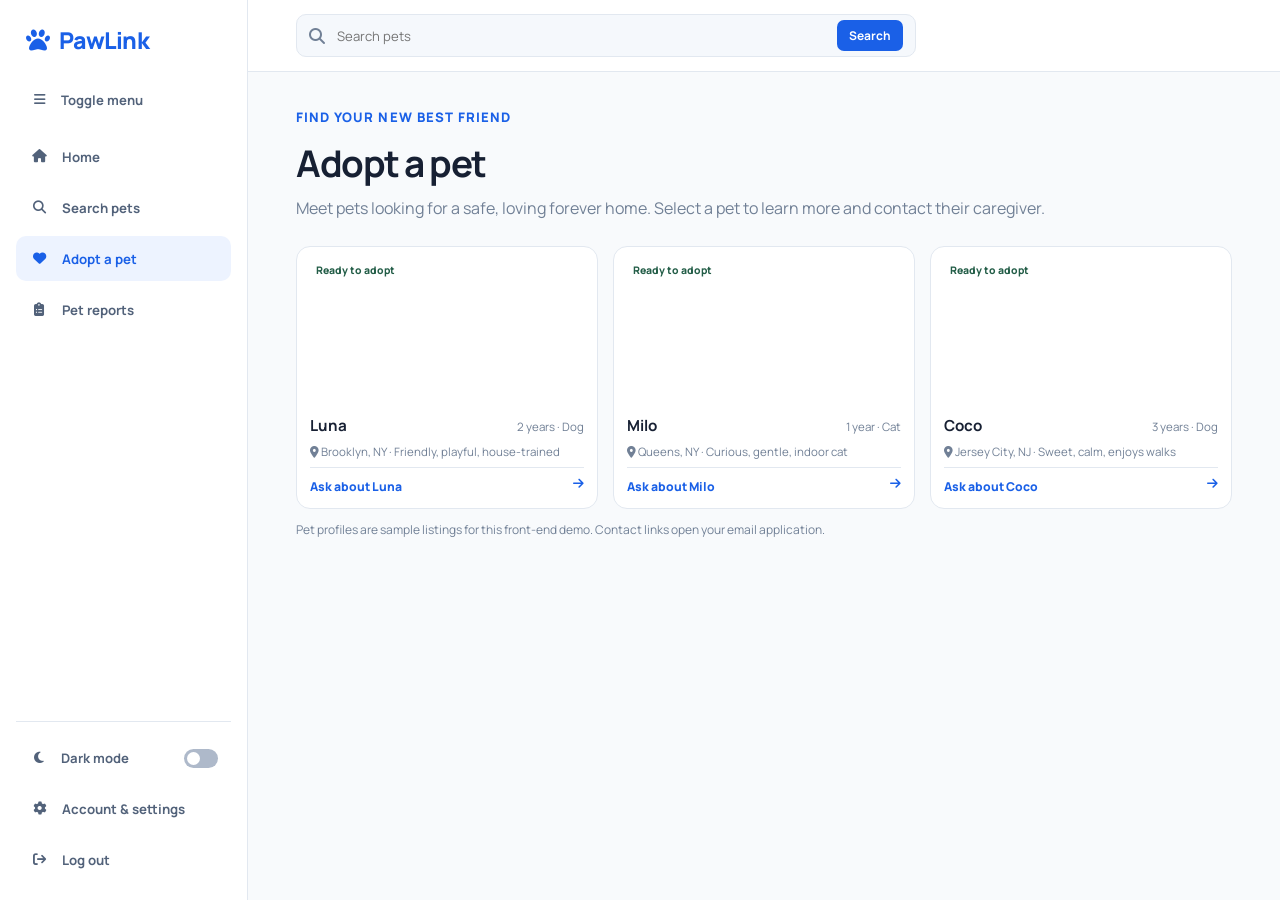
==== adopt.html @ 0e83df81 "Build CSS-only PawLink dashboard pages and accessible theme/sidebar toggles" ====
<!doctype html>
<html lang="en"><head><meta charset="utf-8"><meta name="viewport" content="width=device-width, initial-scale=1"><title>Adopt a pet | PawLink</title><link rel="preconnect" href="https://fonts.googleapis.com"><link rel="preconnect" href="https://fonts.gstatic.com" crossorigin><link href="https://fonts.googleapis.com/css2?family=Manrope:wght@400;500;600;700;800&display=swap" rel="stylesheet"><link rel="stylesheet" href="https://cdnjs.cloudflare.com/ajax/libs/font-awesome/6.5.2/css/all.min.css"><link rel="stylesheet" href="style.css"><link rel="stylesheet" href="dashboard.css"></head>
<body><div class="app-shell"><input class="sidebar-toggle" type="checkbox" id="sidebar-toggle"><input class="theme-toggle" type="checkbox" id="theme-toggle"><aside class="sidebar"><a class="brand sidebar-brand" href="dashboard.html"><i class="fa-solid fa-paw"></i><span>PawLink</span></a><label class="sidebar-control" for="sidebar-toggle"><i class="fa-solid fa-bars"></i><span>Toggle menu</span></label><nav class="side-nav" aria-label="Main navigation"><a class="nav-link" href="dashboard.html"><i class="fa-solid fa-house"></i><span>Home</span></a><a class="nav-link" href="search.html"><i class="fa-solid fa-magnifying-glass"></i><span>Search pets</span></a><a class="nav-link active" href="adopt.html"><i class="fa-solid fa-heart"></i><span>Adopt a pet</span></a><a class="nav-link" href="reports.html"><i class="fa-solid fa-clipboard-list"></i><span>Pet reports</span></a></nav><div class="sidebar-bottom"><label class="theme-control" for="theme-toggle"><i class="fa-solid fa-moon"></i><span>Dark mode</span><span class="switch-track" aria-hidden="true"></span></label><a class="nav-link" href="settings.html"><i class="fa-solid fa-gear"></i><span>Account &amp; settings</span></a><a class="nav-link" href="index.html"><i class="fa-solid fa-arrow-right-from-bracket"></i><span>Log out</span></a></div></aside><main class="dashboard-main"><header class="topbar"><a class="brand mobile-brand" href="dashboard.html"><i class="fa-solid fa-paw"></i><span>PawLink</span></a><form class="topbar-search" action="search.html"><i class="fa-solid fa-magnifying-glass"></i><input type="search" name="q" placeholder="Search pets" aria-label="Search pets"><button>Search</button></form></header><div class="dashboard-content"><section class="page-intro"><p class="eyebrow">FIND YOUR NEW BEST FRIEND</p><h1>Adopt a pet</h1><p>Meet pets looking for a safe, loving forever home. Select a pet to learn more and contact their caregiver.</p></section><div class="pet-grid"><article class="pet-card"><div class="pet-photo photo-luna" role="img" aria-label="Golden retriever Luna"><span class="pet-badge">Ready to adopt</span></div><div class="pet-info"><div class="pet-title"><h3>Luna</h3><span>2 years · Dog</span></div><p><i class="fa-solid fa-location-dot"></i> Brooklyn, NY · Friendly, playful, house-trained</p><a class="pet-cta" href="mailto:hello@pawlink.example?subject=Interested%20in%20Luna">Ask about Luna <i class="fa-solid fa-arrow-right"></i></a></div></article><article class="pet-card"><div class="pet-photo photo-milo" role="img" aria-label="Tabby cat Milo"><span class="pet-badge">Ready to adopt</span></div><div class="pet-info"><div class="pet-title"><h3>Milo</h3><span>1 year · Cat</span></div><p><i class="fa-solid fa-location-dot"></i> Queens, NY · Curious, gentle, indoor cat</p><a class="pet-cta" href="mailto:hello@pawlink.example?subject=Interested%20in%20Milo">Ask about Milo <i class="fa-solid fa-arrow-right"></i></a></div></article><article class="pet-card"><div class="pet-photo photo-coco" role="img" aria-label="Beagle Coco"><span class="pet-badge">Ready to adopt</span></div><div class="pet-info"><div class="pet-title"><h3>Coco</h3><span>3 years · Dog</span></div><p><i class="fa-solid fa-location-dot"></i> Jersey City, NJ · Sweet, calm, enjoys walks</p><a class="pet-cta" href="mailto:hello@pawlink.example?subject=Interested%20in%20Coco">Ask about Coco <i class="fa-solid fa-arrow-right"></i></a></div></article></div><p class="form-note">Pet profiles are sample listings for this front-end demo. Contact links open your email application.</p></div></main></div></body></html>
---- style.css ----
/* PawLink — responsive styles using a modern, friendly typeface */
:root {
  color-scheme: light;
  --blue: #1a60e7;
  --blue-dark: #1557d0;
  --backdrop: #f8fafc;
  --ink: #172033;
  --muted: #718096;
  --line: #e2e8f0;
  --card: #ffffff;
  font-family: "Manrope", Inter, ui-sans-serif, system-ui, -apple-system, BlinkMacSystemFont, "Segoe UI", sans-serif;
}

* { box-sizing: border-box; }
html, body { min-height: 100%; }

body {
  margin: 0;
  background: var(--backdrop);
  color: var(--ink);
  font-family: "Manrope", Inter, ui-sans-serif, system-ui, -apple-system, BlinkMacSystemFont, "Segoe UI", sans-serif;
  -webkit-font-smoothing: antialiased;
  text-rendering: optimizeLegibility;
}

button, input, select { font: inherit; }
a { color: inherit; }

.container {
  position: relative;
  width: 100%;
  min-height: 100vh;
  min-height: 100dvh;
  margin: 0 auto;
  overflow: hidden;
  background: var(--backdrop);
}

/* Landing page */
.landing-container { display: flex; flex-direction: column; }
.hero {
  position: relative;
  flex: 0 0 40vh;
  min-height: 270px;
  max-height: 390px;
  overflow: hidden;
  background: #52718d;
}
.hero-image {
  position: absolute;
  inset: 0;
  background-image: url("https://images.unsplash.com/photo-1552053831-71594a27632d?auto=format&fit=crop&w=1600&q=85");
  background-position: center 43%;
  background-size: cover;
  transform: scale(1.02);
}
.hero-shade {
  position: absolute;
  inset: 0;
  background: linear-gradient(180deg, rgba(10, 25, 45, .35), transparent 62%, rgba(10, 25, 45, .12));
}
.brand {
  display: inline-flex;
  align-items: center;
  gap: 10px;
  color: var(--blue);
  font-size: 1.65rem;
  font-weight: 800;
  letter-spacing: -.04em;
  text-decoration: none;
}
.brand i { font-size: 1.7rem; }
.brand-on-hero { position: absolute; z-index: 2; top: 28px; left: 26px; color: #fff; }
.hero-wave {
  position: absolute;
  z-index: 1;
  right: 0;
  bottom: -1px;
  left: 0;
  display: block;
  width: 100%;
  height: 74px;
}
.landing-content {
  display: flex;
  flex: 1;
  flex-direction: column;
  align-items: center;
  padding: 9px 28px 28px;
  text-align: center;
}
.welcome-mark {
  display: grid;
  width: 44px;
  height: 44px;
  margin: -4px 0 10px;
  place-items: center;
  border-radius: 50%;
  background: #eaf1ff;
  color: var(--blue);
  font-size: 1.1rem;
}
.eyebrow { margin: 0 0 8px; color: var(--blue); font-size: .82rem; font-weight: 800; letter-spacing: .08em; text-transform: uppercase; }
.landing-content h1 { margin: 0; color: #172033; font-size: clamp(2rem, 8vw, 2.55rem); font-weight: 800; line-height: 1.12; letter-spacing: -.045em; }
.landing-subtitle { max-width: 380px; margin: 13px 0 22px; color: var(--muted); font-size: 1rem; line-height: 1.65; }
.landing-actions { display: grid; width: 100%; max-width: 360px; gap: 12px; }

.button {
  display: inline-flex;
  min-height: 52px;
  align-items: center;
  justify-content: center;
  gap: 10px;
  padding: 0 20px;
  border: 1px solid transparent;
  border-radius: 12px;
  cursor: pointer;
  font-size: .96rem;
  font-weight: 700;
  text-align: center;
  text-decoration: none;
  transition: background-color .2s ease, color .2s ease, border-color .2s ease, box-shadow .2s ease, transform .2s ease;
}
.button:hover { transform: translateY(-1px); }
.button:focus-visible, a:focus-visible, input:focus-visible, select:focus-visible { outline: 3px solid rgba(26, 96, 231, .28); outline-offset: 3px; }
.button-primary { background: var(--blue); color: #fff; box-shadow: 0 7px 16px rgba(26, 96, 231, .18); }
.button-primary:hover { background: var(--blue-dark); }
.button-outline { border-color: #cbd5e1; background: transparent; color: var(--blue); }
.button-outline:hover { border-color: var(--blue); background: #eef4ff; }
.community-note { margin: auto 0 0; padding-top: 20px; color: #8290a3; font-size: .78rem; }
.community-note i { margin-right: 5px; color: #e77991; }

/* Login page */
.login-container { padding: 30px 26px 26px; }
.login-brand { margin-bottom: 48px; }
.login-content { width: 100%; max-width: 360px; margin: 0 auto; }
.login-heading { margin-bottom: 30px; }
.login-heading h1 { margin: 0 0 8px; font-size: 2rem; font-weight: 800; letter-spacing: -.04em; }
.login-heading p { margin: 0; color: var(--muted); font-size: 1rem; }
.login-form { display: flex; flex-direction: column; }
.login-form label { margin-bottom: 9px; font-size: .9rem; font-weight: 700; }
.login-form input,
.register-form input,
.register-form select {
  width: 100%;
  height: 52px;
  padding: 0 15px;
  border: 1px solid #d9e0ea;
  border-radius: 10px;
  background: var(--card);
  color: var(--ink);
  font-size: .92rem;
  transition: border-color .2s ease, box-shadow .2s ease;
}
.login-form input { margin-bottom: 21px; }
.login-form input::placeholder,
.register-form input::placeholder { color: #a0a9b6; }
.login-form input:focus,
.register-form input:focus,
.register-form select:focus { border-color: var(--blue); box-shadow: 0 0 0 3px rgba(26, 96, 231, .1); outline: none; }
.password-label-row { display: flex; align-items: baseline; justify-content: space-between; gap: 10px; }
.password-label-row label { margin-bottom: 9px; }
.text-link { color: var(--blue); font-size: .84rem; font-weight: 700; text-decoration: none; }
.text-link:hover { color: var(--blue-dark); text-decoration: underline; }
.submit-button { width: 100%; margin-top: 2px; }
.divider { display: flex; align-items: center; gap: 14px; margin: 23px 0; color: #9aa4b2; font-size: .85rem; }
.divider::before, .divider::after { height: 1px; flex: 1; background: var(--line); content: ""; }
.social-buttons { display: grid; gap: 12px; }
.social-button { width: 100%; border-color: #d9e0ea; background: var(--card); color: #273248; font-size: .9rem; }
.social-button:hover { border-color: #aebbd0; background: #fdfefe; }
.google-icon { color: #4285f4; font-size: 1.1rem; }
.facebook-icon { color: #1877f2; font-size: 1rem; }
.signup-prompt { margin: 29px 0 0; color: var(--muted); font-size: .9rem; text-align: center; }
.signup-prompt .text-link { margin-left: 3px; font-size: inherit; }

/* Registration page */
.register-container { padding: 26px 24px 30px; }
.register-brand { margin-bottom: 24px; }
.register-content { width: 100%; max-width: 620px; margin: 0 auto; }
.register-heading { margin-bottom: 22px; }
.register-heading .eyebrow { margin-bottom: 8px; }
.register-heading h1 { margin: 0 0 8px; font-size: clamp(1.8rem, 7vw, 2.25rem); font-weight: 800; letter-spacing: -.045em; }
.register-heading > p:last-child { margin: 0; color: var(--muted); font-size: .95rem; line-height: 1.55; }
.register-form { display: grid; grid-template-columns: 1fr; gap: 15px; }
.form-field { display: flex; min-width: 0; flex-direction: column; gap: 7px; }
.form-field label { font-size: .86rem; font-weight: 700; }
.form-field input, .form-field select { height: 48px; }
.form-field select { color: #64748b; }
.form-field select:valid { color: var(--ink); }
.optional { color: #94a3b8; font-size: .78rem; font-weight: 500; }
.field-hint { margin-top: -2px; color: var(--muted); font-size: .76rem; }
.form-field-full { grid-column: 1 / -1; }
.register-form .submit-button { margin-top: 5px; }
.register-prompt { margin-top: 20px; }
.privacy-note { margin: 18px 0 0; color: #8a97a8; font-size: .76rem; text-align: center; }
.privacy-note i { margin-right: 5px; color: var(--blue); }

@media (max-height: 720px) and (max-width: 767px) {
  .login-container { padding-top: 20px; }
  .login-brand { margin-bottom: 28px; }
  .login-heading { margin-bottom: 22px; }
  .login-form input { margin-bottom: 15px; }
}

/* Desktop and tablet: responsive page layouts rather than a phone mockup. */
@media (min-width: 768px) {
  body { min-height: 100vh; background: #e2e8f0; }
  .container { width: 100%; min-height: 100vh; min-height: 100dvh; height: auto; border: 0; border-radius: 0; box-shadow: none; }
  .landing-container { display: grid; grid-template-columns: minmax(0, 1fr) minmax(0, 1fr); min-height: 100vh; min-height: 100dvh; background: #fff; }
  .hero { grid-column: 1; grid-row: 1; min-height: 100vh; min-height: 100dvh; max-height: none; }
  .hero-image { background-position: center; }
  .brand-on-hero { top: 42px; left: 48px; font-size: 2rem; }
  .hero-wave { display: none; }
  .landing-content { grid-column: 2; grid-row: 1; align-items: flex-start; justify-content: center; padding: 70px clamp(42px, 7vw, 110px); text-align: left; }
  .welcome-mark { width: 54px; height: 54px; margin: 0 0 24px; font-size: 1.3rem; }
  .eyebrow { margin-bottom: 12px; }
  .landing-content h1 { max-width: 560px; font-size: clamp(2.8rem, 4.5vw, 4.4rem); }
  .landing-subtitle { max-width: 510px; margin: 22px 0 32px; font-size: 1.12rem; }
  .landing-actions { grid-template-columns: 1fr 1fr; max-width: 460px; }
  .community-note { margin: 44px 0 0; padding: 0; }

  .login-container {
    display: flex;
    min-height: 100vh;
    min-height: 100dvh;
    flex-direction: column;
    justify-content: center;
    width: min(540px, calc(100% - 48px));
    margin: 48px auto;
    padding: 46px 58px;
    border: 1px solid #e8edf4;
    border-radius: 24px;
    background: #fff;
    box-shadow: 0 24px 70px rgba(31, 51, 82, .12);
  }
  .login-brand { margin: 0 auto 42px; }
  .login-content { max-width: 100%; }

  .register-container {
    min-height: 100vh;
    min-height: 100dvh;
    padding: 32px 48px 42px;
    background: radial-gradient(circle at 8% 10%, #eaf1ff 0, transparent 28%), var(--backdrop);
  }
  .register-brand { margin-bottom: 20px; }
  .register-content {
    max-width: 760px;
    padding: 38px 48px 34px;
    border: 1px solid #e8edf4;
    border-radius: 22px;
    background: #fff;
    box-shadow: 0 20px 60px rgba(31, 51, 82, .09);
  }
  .register-heading { margin-bottom: 28px; }
  .register-form { grid-template-columns: repeat(2, minmax(0, 1fr)); gap: 18px 16px; }
}

@media (min-width: 1200px) {
  .landing-container { grid-template-columns: minmax(0, 1.05fr) minmax(0, .95fr); }
  .hero-image { background-position: center 45%; }
  .landing-content { padding-right: clamp(80px, 10vw, 180px); padding-left: clamp(60px, 8vw, 140px); }
}

@media (prefers-reduced-motion: reduce) {
  *, *::before, *::after { scroll-behavior: auto !important; transition-duration: .01ms !important; }
}
---- dashboard.css ----
/* PawLink dashboard pages — HTML/CSS interactions only. */
[hidden] { display:none !important; }
.app-shell { --surface:#fff; --surface-soft:#f5f8fc; --ink-soft:#52627a; --accent-soft:#edf3ff; --shadow:0 12px 32px rgba(31,51,82,.07); min-height:100vh; background:var(--backdrop); color:var(--ink); }
.sidebar-toggle,.theme-toggle { position:absolute; width:1px; height:1px; overflow:hidden; clip:rect(0,0,0,0); white-space:nowrap; }
.sidebar { position:fixed; z-index:5; inset:0 auto 0 0; display:flex; width:248px; flex-direction:column; padding:24px 16px 18px; border-right:1px solid var(--line); background:var(--card); transition:width .2s ease; }
.sidebar-brand { margin:0 0 22px 10px; font-size:1.45rem; }.sidebar-brand i{font-size:1.5rem}
.sidebar-control,.theme-control { display:flex; min-height:44px; align-items:center; gap:12px; padding:0 13px; border-radius:10px; color:var(--ink-soft); cursor:pointer; font-size:.82rem; font-weight:700; }
.sidebar-control:hover,.theme-control:hover { background:var(--accent-soft); color:var(--blue); }
.sidebar-control i,.theme-control > i { width:20px; text-align:center; }
.side-nav,.sidebar-bottom { display:grid; gap:6px; }.side-nav{margin-top:12px}.sidebar-bottom{margin-top:auto;padding-top:14px;border-top:1px solid var(--line)}
.nav-link { display:flex; min-height:45px; align-items:center; gap:13px; padding:0 13px; border-radius:10px; color:var(--ink-soft); font-size:.83rem; font-weight:700; text-decoration:none; }
.nav-link i{width:20px;text-align:center}.nav-link:hover,.nav-link.active{background:var(--accent-soft);color:var(--blue)}
.theme-control .switch-track { position:relative; width:34px; height:19px; margin-left:auto; border-radius:20px; background:#aeb9ca; transition:background .2s; }
.theme-control .switch-track:after{position:absolute;top:3px;left:3px;width:13px;height:13px;border-radius:50%;background:#fff;content:"";transition:transform .2s}
#theme-toggle:checked ~ .sidebar .theme-control .switch-track{background:var(--blue)}#theme-toggle:checked ~ .sidebar .theme-control .switch-track:after{transform:translateX(15px)}
.dashboard-main{min-height:100vh;margin-left:248px;transition:margin-left .2s ease}.topbar{position:sticky;z-index:3;top:0;display:flex;min-height:72px;align-items:center;gap:20px;padding:12px clamp(18px,4vw,48px);border-bottom:1px solid var(--line);background:var(--card)}
.mobile-brand{display:none}.topbar-search{display:flex;width:min(620px,75%);height:43px;align-items:center;gap:10px;padding:0 12px;border:1px solid var(--line);border-radius:10px;background:var(--surface-soft);color:var(--muted)}
.topbar-search input{width:100%;min-width:0;border:0;outline:0;background:transparent;color:var(--ink);font-size:.82rem}.topbar-search button{padding:7px 12px;border:0;border-radius:7px;background:var(--blue);color:#fff;font-size:.75rem;font-weight:700;cursor:pointer}.topbar-actions{margin-left:auto}.avatar{display:grid;width:38px;height:38px;place-items:center;border-radius:50%;background:#e6edff;color:var(--blue);font-weight:800;text-decoration:none}
.dashboard-content{width:min(100%,1200px);margin:0 auto;padding:30px clamp(18px,4vw,48px)}.welcome-banner{display:flex;min-height:220px;align-items:center;justify-content:space-between;overflow:hidden;padding:32px clamp(22px,4vw,44px);border-radius:18px;background:linear-gradient(110deg,#eaf1ff,#fff0f2);color:var(--ink)}
.welcome-banner h1{margin:0;font-size:clamp(1.6rem,3vw,2.25rem);letter-spacing:-.04em}.welcome-banner>div:first-child>p:not(.eyebrow){margin:10px 0 20px;color:var(--ink-soft)}.banner-art{margin-right:5%;font-size:clamp(3rem,7vw,5.5rem)}.banner-button{min-height:42px;font-size:.82rem}
.section-block{margin-top:34px}.section-heading{display:flex;align-items:flex-end;justify-content:space-between;gap:15px;margin-bottom:16px}.section-heading .eyebrow{margin-bottom:5px;font-size:.67rem}.section-heading h2{margin:0;font-size:1.25rem}.text-link{color:var(--blue);font-size:.8rem;font-weight:800;text-decoration:none}.action-grid{display:grid;grid-template-columns:repeat(2,minmax(0,1fr));gap:12px}.action-card{display:flex;min-height:96px;align-items:center;gap:13px;padding:15px;border:1px solid var(--line);border-radius:13px;background:var(--card);text-decoration:none}.action-card:hover{transform:translateY(-2px);box-shadow:var(--shadow)}.action-icon{display:grid;width:43px;height:43px;flex:0 0 43px;place-items:center;border-radius:12px;background:var(--accent-soft);color:var(--blue)}.action-copy{display:grid;gap:5px}.action-copy strong{font-size:.85rem}.action-copy small{color:var(--muted);font-size:.72rem;line-height:1.4}.card-arrow{margin-left:auto;color:var(--muted);font-size:.75rem}
.pet-grid{display:grid;grid-template-columns:repeat(3,minmax(0,1fr));gap:15px}.pet-card{min-width:0;overflow:hidden;border:1px solid var(--line);border-radius:14px;background:var(--card)}.pet-photo{position:relative;height:155px;background-position:center;background-size:cover}.photo-luna{background-image:url('https://images.unsplash.com/photo-1552053831-71594a27632d?auto=format&fit=crop&w=700&q=80')}.photo-milo{background-image:url('https://images.unsplash.com/photo-1573865526739-10659fec78a5?auto=format&fit=crop&w=700&q=80')}.photo-coco{background-image:url('https://images.unsplash.com/photo-1537151608828-ea2b11777ee8?auto=format&fit=crop&w=700&q=80')}.pet-badge{position:absolute;top:10px;left:10px;padding:6px 9px;border-radius:20px;background:#fff;color:#245e48;font-size:.65rem;font-weight:800}.pet-info{padding:13px}.pet-title{display:flex;justify-content:space-between;align-items:baseline}.pet-title h3{margin:0;font-size:.95rem}.pet-title>span,.pet-info>p{color:var(--muted);font-size:.72rem}.pet-info>p{margin:8px 0}.pet-cta{display:flex;justify-content:space-between;padding-top:10px;border-top:1px solid var(--line);color:var(--blue);font-size:.76rem;font-weight:800;text-decoration:none}.dashboard-footer{display:flex;justify-content:space-between;gap:10px;margin-top:35px;padding-top:16px;border-top:1px solid var(--line);color:var(--muted);font-size:.72rem}.dashboard-footer a{color:var(--blue)}
/* Standalone adoption, reports, search, and settings content */
.page-intro{margin:6px 0 24px}.page-intro h1{margin:0 0 8px;font-size:clamp(1.7rem,4vw,2.3rem);letter-spacing:-.04em}.page-intro p:last-child{margin:0;color:var(--muted);line-height:1.6}.content-card{padding:22px;border:1px solid var(--line);border-radius:14px;background:var(--card)}.filter-panel{display:flex;flex-wrap:wrap;gap:12px;align-items:center;margin-bottom:20px}.filter-panel strong{margin-right:5px;font-size:.84rem}.filter-option{display:inline-flex;align-items:center;gap:7px;padding:8px 11px;border:1px solid var(--line);border-radius:9px;color:var(--ink-soft);font-size:.78rem;cursor:pointer}.filter-option input{accent-color:var(--blue)}.filter-set{display:contents}.pet-listing{display:grid;grid-template-columns:repeat(3,minmax(0,1fr));gap:15px}.pet-listing .pet-card{transition:opacity .15s}.pet-listing:has(#species-dog:checked) .pet-card:not(.dog),.pet-listing:has(#species-cat:checked) .pet-card:not(.cat),.pet-listing:has(#status-lost:checked) .pet-card:not(.lost),.pet-listing:has(#status-found:checked) .pet-card:not(.found){display:none}
.form-grid{display:grid;grid-template-columns:repeat(2,minmax(0,1fr));gap:16px}.form-field{display:flex;flex-direction:column;gap:7px}.form-field.full{grid-column:1/-1}.form-field label,.setting-row strong{font-size:.83rem;font-weight:800}.form-field input,.form-field select,.form-field textarea{width:100%;min-height:44px;padding:10px 12px;border:1px solid var(--line);border-radius:9px;background:var(--surface);color:var(--ink)}.form-field textarea{min-height:110px;resize:vertical}.form-submit{margin-top:18px}.form-note{color:var(--muted);font-size:.75rem;line-height:1.5}.report-tabs{display:flex;gap:10px;margin-bottom:18px}.report-tabs a{padding:9px 13px;border-radius:8px;background:var(--accent-soft);color:var(--blue);font-size:.8rem;font-weight:800;text-decoration:none}.settings-section h2{margin:0 0 5px;font-size:1rem}.settings-section>p{margin:0 0 14px;color:var(--muted);font-size:.8rem}.setting-row{display:flex;align-items:center;gap:13px;padding:15px 0;border-top:1px solid var(--line)}.setting-row i{width:22px;color:var(--blue)}.setting-row span{display:grid;gap:4px}.setting-row small{color:var(--muted);font-size:.75rem}
/* Dark theme tokens apply consistently to every surface and form control. */
#theme-toggle:checked ~ .dashboard-main,#theme-toggle:checked ~ .sidebar{--backdrop:#101722;--ink:#f1f5fb;--muted:#b3bfd0;--line:#344256;--card:#1b2635;--surface:#202d3e;--surface-soft:#263448;--ink-soft:#d0d9e6;--accent-soft:#263b5c;--blue:#8eb4ff;--blue-dark:#a8c5ff;--shadow:0 12px 32px rgba(0,0,0,.24);color:var(--ink)}
#theme-toggle:checked ~ .dashboard-main{background:var(--backdrop)}#theme-toggle:checked ~ .sidebar{background:var(--card)}#theme-toggle:checked ~ .dashboard-main .topbar{background:var(--card)}#theme-toggle:checked ~ .dashboard-main .welcome-banner{background:linear-gradient(110deg,#243652,#302b40 70%,#3a2932);color:#f1f5fb}#theme-toggle:checked ~ .dashboard-main .welcome-banner>div:first-child>p:not(.eyebrow){color:#c3cede}#theme-toggle:checked ~ .dashboard-main .pet-badge{background:#263548;color:#d9f5e8}#theme-toggle:checked ~ .dashboard-main .avatar{background:#263b5c;color:#b8d0ff}#theme-toggle:checked ~ .dashboard-main .form-field input,#theme-toggle:checked ~ .dashboard-main .form-field select,#theme-toggle:checked ~ .dashboard-main .form-field textarea{color:var(--ink)}
/* Sidebar can collapse on desktop or become a slide-out menu on phones. */
#sidebar-toggle:checked ~ .sidebar{width:76px;padding-right:10px;padding-left:10px}#sidebar-toggle:checked ~ .sidebar .sidebar-brand{margin-left:7px}#sidebar-toggle:checked ~ .sidebar .sidebar-brand span,#sidebar-toggle:checked ~ .sidebar .sidebar-control span,#sidebar-toggle:checked ~ .sidebar .nav-link span,#sidebar-toggle:checked ~ .sidebar .theme-control>span:not(.switch-track){display:none}#sidebar-toggle:checked ~ .sidebar .nav-link,#sidebar-toggle:checked ~ .sidebar .sidebar-control,#sidebar-toggle:checked ~ .sidebar .theme-control{justify-content:center;padding-right:8px;padding-left:8px}#sidebar-toggle:checked ~ .sidebar .theme-control .switch-track{display:none}#sidebar-toggle:checked ~ .dashboard-main{margin-left:76px}
@media(max-width:900px){.pet-grid,.pet-listing{grid-template-columns:repeat(2,minmax(0,1fr))}.sidebar{width:220px}.dashboard-main{margin-left:220px}#sidebar-toggle:checked ~ .dashboard-main{margin-left:76px}}
@media(max-width:650px){.sidebar{width:250px;transform:translateX(-100%);transition:transform .2s ease}.sidebar-control{display:flex}.dashboard-main,#sidebar-toggle:checked ~ .dashboard-main{margin-left:0}.sidebar-toggle:checked ~ .sidebar{width:250px;transform:translateX(0);box-shadow:0 12px 40px #0003}.sidebar-toggle:checked ~ .sidebar .sidebar-brand span,.sidebar-toggle:checked ~ .sidebar .sidebar-control span,.sidebar-toggle:checked ~ .sidebar .nav-link span,.sidebar-toggle:checked ~ .sidebar .theme-control>span:not(.switch-track){display:initial}.sidebar-toggle:checked ~ .sidebar .nav-link,.sidebar-toggle:checked ~ .sidebar .sidebar-control,.sidebar-toggle:checked ~ .sidebar .theme-control{justify-content:flex-start}.sidebar-toggle:checked ~ .sidebar .theme-control .switch-track{display:block}.topbar{min-height:66px;gap:10px;padding:10px 14px}.mobile-brand{display:inline-flex;font-size:1.15rem}.mobile-brand i{font-size:1.2rem}.topbar-search{width:auto;flex:1}.topbar-search button{font-size:0}.topbar-search button:after{content:"Go";font-size:.75rem}.topbar-actions{display:none}.dashboard-content{padding:20px 14px}.welcome-banner{min-height:190px;padding:24px 20px}.banner-art{display:none}.action-grid{grid-template-columns:1fr}.pet-grid,.pet-listing{grid-template-columns:1fr}.pet-photo{height:190px}.dashboard-footer{flex-direction:column}.form-grid{grid-template-columns:1fr}.form-field.full{grid-column:auto}.content-card{padding:16px}}
@media(prefers-reduced-motion:reduce){*,*::before,*::after{scroll-behavior:auto!important;transition-duration:.01ms!important}}
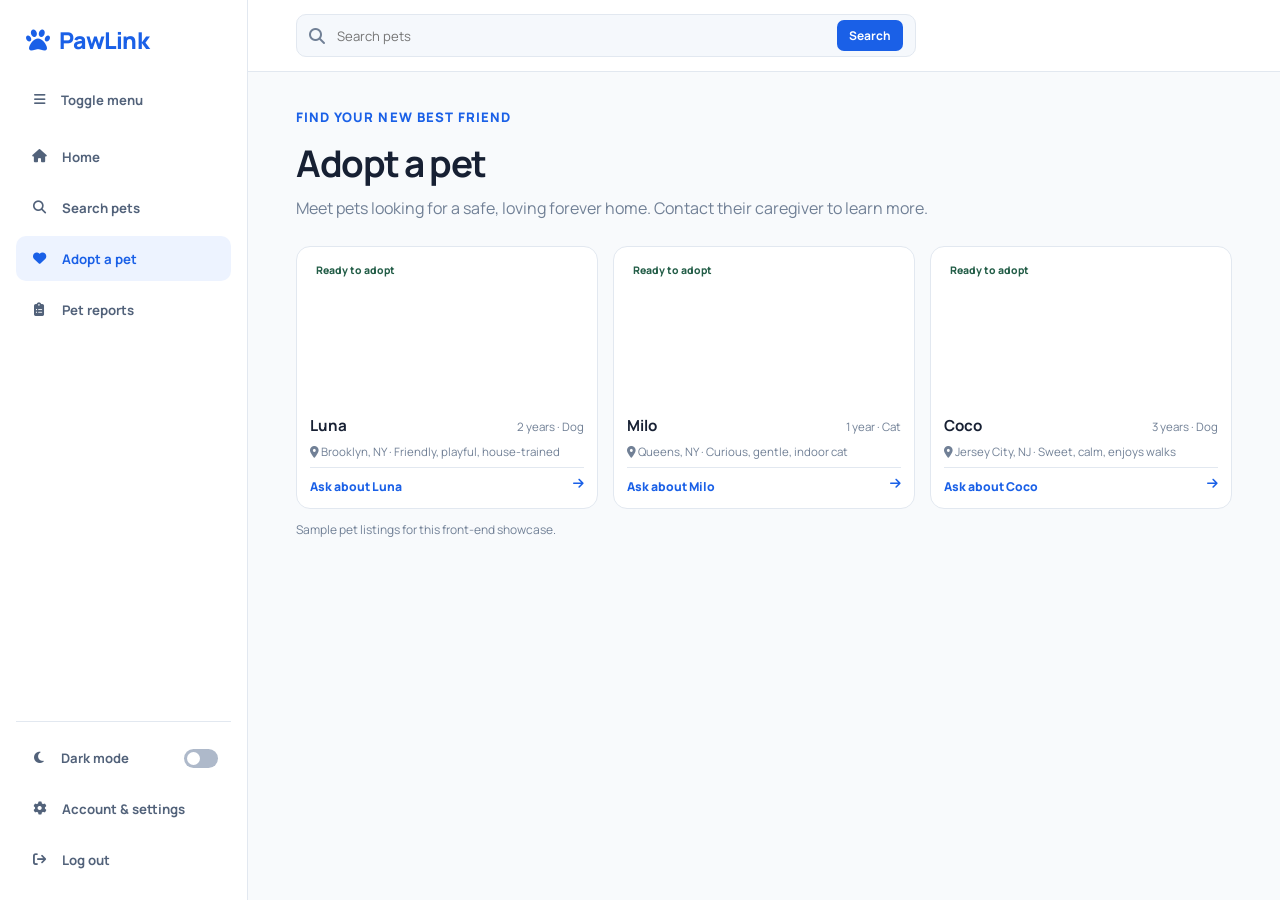
==== commit db10f14a: "Add mobile burger navigation and CSS-only forum submission preview" ====
--- a/adopt.html
+++ b/adopt.html
@@ -1,3 +1,3 @@
 <!doctype html>
-<html lang="en"><head><meta charset="utf-8"><meta name="viewport" content="width=device-width, initial-scale=1"><title>Adopt a pet | PawLink</title><link rel="preconnect" href="https://fonts.googleapis.com"><link rel="preconnect" href="https://fonts.gstatic.com" crossorigin><link href="https://fonts.googleapis.com/css2?family=Manrope:wght@400;500;600;700;800&display=swap" rel="stylesheet"><link rel="stylesheet" href="https://cdnjs.cloudflare.com/ajax/libs/font-awesome/6.5.2/css/all.min.css"><link rel="stylesheet" href="style.css"><link rel="stylesheet" href="dashboard.css"></head>
-<body><div class="app-shell"><input class="sidebar-toggle" type="checkbox" id="sidebar-toggle"><input class="theme-toggle" type="checkbox" id="theme-toggle"><aside class="sidebar"><a class="brand sidebar-brand" href="dashboard.html"><i class="fa-solid fa-paw"></i><span>PawLink</span></a><label class="sidebar-control" for="sidebar-toggle"><i class="fa-solid fa-bars"></i><span>Toggle menu</span></label><nav class="side-nav" aria-label="Main navigation"><a class="nav-link" href="dashboard.html"><i class="fa-solid fa-house"></i><span>Home</span></a><a class="nav-link" href="search.html"><i class="fa-solid fa-magnifying-glass"></i><span>Search pets</span></a><a class="nav-link active" href="adopt.html"><i class="fa-solid fa-heart"></i><span>Adopt a pet</span></a><a class="nav-link" href="reports.html"><i class="fa-solid fa-clipboard-list"></i><span>Pet reports</span></a></nav><div class="sidebar-bottom"><label class="theme-control" for="theme-toggle"><i class="fa-solid fa-moon"></i><span>Dark mode</span><span class="switch-track" aria-hidden="true"></span></label><a class="nav-link" href="settings.html"><i class="fa-solid fa-gear"></i><span>Account &amp; settings</span></a><a class="nav-link" href="index.html"><i class="fa-solid fa-arrow-right-from-bracket"></i><span>Log out</span></a></div></aside><main class="dashboard-main"><header class="topbar"><a class="brand mobile-brand" href="dashboard.html"><i class="fa-solid fa-paw"></i><span>PawLink</span></a><form class="topbar-search" action="search.html"><i class="fa-solid fa-magnifying-glass"></i><input type="search" name="q" placeholder="Search pets" aria-label="Search pets"><button>Search</button></form></header><div class="dashboard-content"><section class="page-intro"><p class="eyebrow">FIND YOUR NEW BEST FRIEND</p><h1>Adopt a pet</h1><p>Meet pets looking for a safe, loving forever home. Select a pet to learn more and contact their caregiver.</p></section><div class="pet-grid"><article class="pet-card"><div class="pet-photo photo-luna" role="img" aria-label="Golden retriever Luna"><span class="pet-badge">Ready to adopt</span></div><div class="pet-info"><div class="pet-title"><h3>Luna</h3><span>2 years · Dog</span></div><p><i class="fa-solid fa-location-dot"></i> Brooklyn, NY · Friendly, playful, house-trained</p><a class="pet-cta" href="mailto:hello@pawlink.example?subject=Interested%20in%20Luna">Ask about Luna <i class="fa-solid fa-arrow-right"></i></a></div></article><article class="pet-card"><div class="pet-photo photo-milo" role="img" aria-label="Tabby cat Milo"><span class="pet-badge">Ready to adopt</span></div><div class="pet-info"><div class="pet-title"><h3>Milo</h3><span>1 year · Cat</span></div><p><i class="fa-solid fa-location-dot"></i> Queens, NY · Curious, gentle, indoor cat</p><a class="pet-cta" href="mailto:hello@pawlink.example?subject=Interested%20in%20Milo">Ask about Milo <i class="fa-solid fa-arrow-right"></i></a></div></article><article class="pet-card"><div class="pet-photo photo-coco" role="img" aria-label="Beagle Coco"><span class="pet-badge">Ready to adopt</span></div><div class="pet-info"><div class="pet-title"><h3>Coco</h3><span>3 years · Dog</span></div><p><i class="fa-solid fa-location-dot"></i> Jersey City, NJ · Sweet, calm, enjoys walks</p><a class="pet-cta" href="mailto:hello@pawlink.example?subject=Interested%20in%20Coco">Ask about Coco <i class="fa-solid fa-arrow-right"></i></a></div></article></div><p class="form-note">Pet profiles are sample listings for this front-end demo. Contact links open your email application.</p></div></main></div></body></html>
+<html lang="en"><head><meta charset="utf-8"><meta name="viewport" content="width=device-width, initial-scale=1"><title>Adopt a pet | PawLink</title><link rel="preconnect" href="https://fonts.googleapis.com"><link rel="preconnect" href="https://fonts.gstatic.com" crossorigin><link href="https://fonts.googleapis.com/css2?family=Manrope:wght@400;500;600;700;800&display=swap" rel="stylesheet"><link rel="stylesheet" href="https://cdnjs.cloudflare.com/ajax/libs/font-awesome/6.5.2/css/all.min.css"><link rel="stylesheet" href="style.css"><link rel="stylesheet" href="dashboard.css"><link rel="stylesheet" href="mobile-nav.css"></head>
+<body><div class="app-shell"><input class="sidebar-toggle" type="checkbox" id="sidebar-toggle"><input class="theme-toggle" type="checkbox" id="theme-toggle"><aside class="sidebar"><a class="brand sidebar-brand" href="dashboard.html?view=home-v2"><i class="fa-solid fa-paw"></i><span>PawLink</span></a><label class="sidebar-control" for="sidebar-toggle"><i class="fa-solid fa-bars"></i><span>Toggle menu</span></label><nav class="side-nav" aria-label="Main navigation"><a class="nav-link" href="dashboard.html?view=home-v2"><i class="fa-solid fa-house"></i><span>Home</span></a><a class="nav-link" href="search.html"><i class="fa-solid fa-magnifying-glass"></i><span>Search pets</span></a><a class="nav-link active" href="adopt.html"><i class="fa-solid fa-heart"></i><span>Adopt a pet</span></a><a class="nav-link" href="reports.html"><i class="fa-solid fa-clipboard-list"></i><span>Pet reports</span></a></nav><div class="sidebar-bottom"><label class="theme-control" for="theme-toggle"><i class="fa-solid fa-moon"></i><span>Dark mode</span><span class="switch-track" aria-hidden="true"></span></label><a class="nav-link" href="settings.html"><i class="fa-solid fa-gear"></i><span>Account &amp; settings</span></a><a class="nav-link" href="index.html"><i class="fa-solid fa-arrow-right-from-bracket"></i><span>Log out</span></a></div></aside><label class="mobile-menu-scrim" for="sidebar-toggle" aria-label="Close navigation"></label><main class="dashboard-main"><header class="topbar"><label class="mobile-menu-button" for="sidebar-toggle" aria-label="Open navigation menu"><i class="fa-solid fa-bars"></i></label><a class="brand mobile-brand" href="dashboard.html?view=home-v2"><i class="fa-solid fa-paw"></i><span>PawLink</span></a><form class="topbar-search" action="search.html" method="get"><i class="fa-solid fa-magnifying-glass"></i><input type="search" name="q" placeholder="Search pets" aria-label="Search pets"><button type="submit">Search</button></form></header><div class="dashboard-content"><section class="page-intro"><p class="eyebrow">FIND YOUR NEW BEST FRIEND</p><h1>Adopt a pet</h1><p>Meet pets looking for a safe, loving forever home. Contact their caregiver to learn more.</p></section><div class="pet-grid"><article class="pet-card"><div class="pet-photo photo-luna" role="img" aria-label="Golden retriever Luna"><span class="pet-badge">Ready to adopt</span></div><div class="pet-info"><div class="pet-title"><h3>Luna</h3><span>2 years · Dog</span></div><p><i class="fa-solid fa-location-dot"></i> Brooklyn, NY · Friendly, playful, house-trained</p><a class="pet-cta" href="mailto:hello@pawlink.example?subject=Interested%20in%20Luna">Ask about Luna <i class="fa-solid fa-arrow-right"></i></a></div></article><article class="pet-card"><div class="pet-photo photo-milo" role="img" aria-label="Tabby cat Milo"><span class="pet-badge">Ready to adopt</span></div><div class="pet-info"><div class="pet-title"><h3>Milo</h3><span>1 year · Cat</span></div><p><i class="fa-solid fa-location-dot"></i> Queens, NY · Curious, gentle, indoor cat</p><a class="pet-cta" href="mailto:hello@pawlink.example?subject=Interested%20in%20Milo">Ask about Milo <i class="fa-solid fa-arrow-right"></i></a></div></article><article class="pet-card"><div class="pet-photo photo-coco" role="img" aria-label="Beagle Coco"><span class="pet-badge">Ready to adopt</span></div><div class="pet-info"><div class="pet-title"><h3>Coco</h3><span>3 years · Dog</span></div><p><i class="fa-solid fa-location-dot"></i> Jersey City, NJ · Sweet, calm, enjoys walks</p><a class="pet-cta" href="mailto:hello@pawlink.example?subject=Interested%20in%20Coco">Ask about Coco <i class="fa-solid fa-arrow-right"></i></a></div></article></div><p class="form-note">Sample pet listings for this front-end showcase.</p></div></main></div></body></html>
--- a/mobile-nav.css
+++ b/mobile-nav.css
@@ -0,0 +1,14 @@
+/* Mobile navigation controls for PawLink's HTML/CSS-only pages. */
+.mobile-menu-button,.mobile-menu-scrim{display:none}
+@media(max-width:650px){
+  .mobile-menu-button{display:inline-flex;min-width:42px;height:42px;flex:0 0 42px;align-items:center;justify-content:center;border:1px solid var(--line);border-radius:10px;background:var(--card);color:var(--ink);cursor:pointer;font-size:1rem}
+  .mobile-menu-button:hover{background:var(--accent-soft);color:var(--blue)}
+  .mobile-menu-button:focus-visible{outline:3px solid rgba(26,96,231,.35);outline-offset:3px}
+  #sidebar-toggle:focus-visible ~ .dashboard-main .mobile-menu-button{outline:3px solid rgba(26,96,231,.35);outline-offset:3px}
+  .mobile-menu-scrim{position:fixed;z-index:4;inset:0;display:none;background:rgba(15,23,42,.48);cursor:pointer}
+  #sidebar-toggle:checked ~ .mobile-menu-scrim{display:block}
+  .topbar{gap:9px!important}
+  .mobile-brand{font-size:1.05rem!important;white-space:nowrap}
+  .mobile-brand i{font-size:1.15rem!important}
+  .topbar-search{min-width:0}
+}
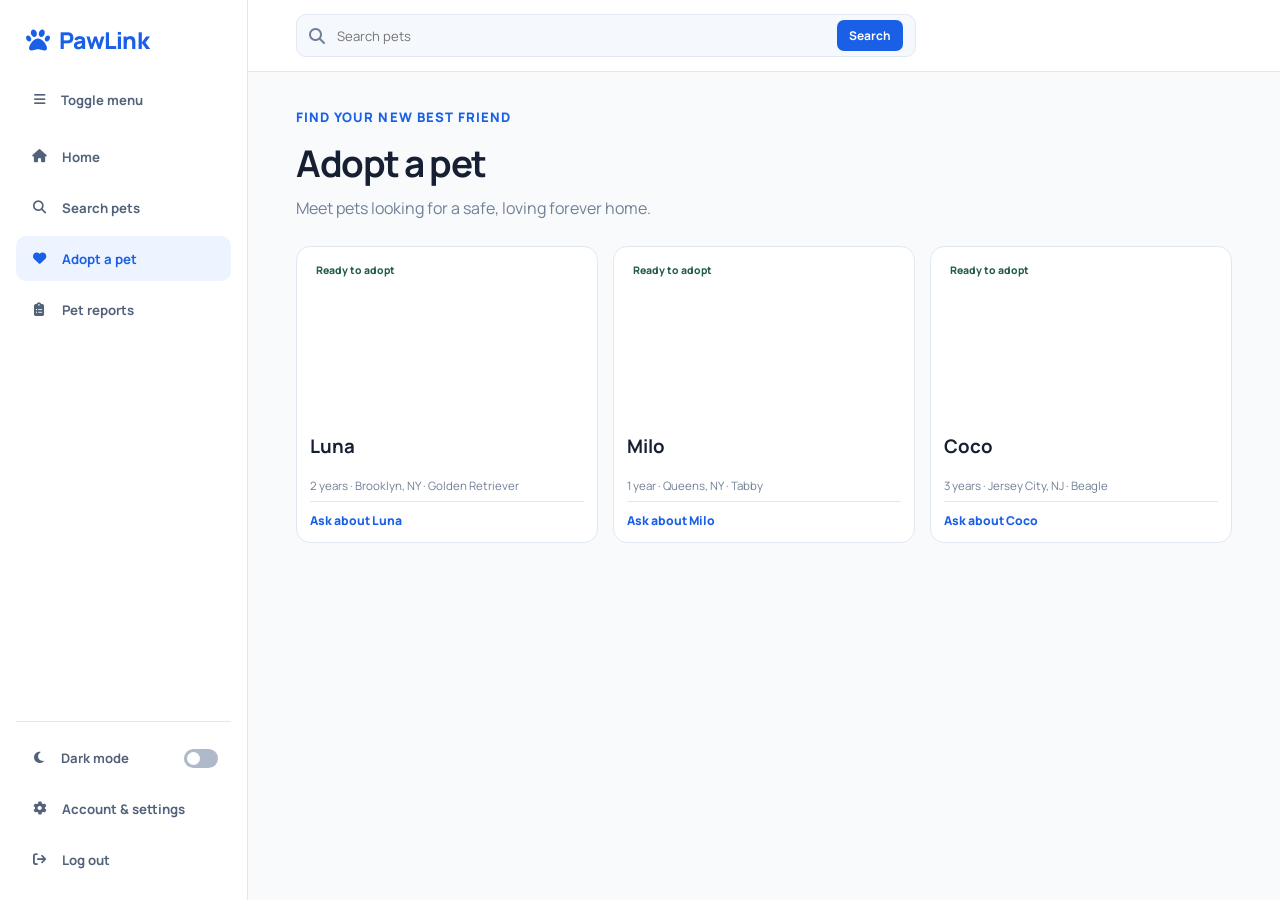
==== commit 7a9e6244: "Persist PawLink dark mode and show submitted reports temporarily in forum" ====
--- a/adopt.html
+++ b/adopt.html
@@ -1,3 +1,2 @@
 <!doctype html>
-<html lang="en"><head><meta charset="utf-8"><meta name="viewport" content="width=device-width, initial-scale=1"><title>Adopt a pet | PawLink</title><link rel="preconnect" href="https://fonts.googleapis.com"><link rel="preconnect" href="https://fonts.gstatic.com" crossorigin><link href="https://fonts.googleapis.com/css2?family=Manrope:wght@400;500;600;700;800&display=swap" rel="stylesheet"><link rel="stylesheet" href="https://cdnjs.cloudflare.com/ajax/libs/font-awesome/6.5.2/css/all.min.css"><link rel="stylesheet" href="style.css"><link rel="stylesheet" href="dashboard.css"><link rel="stylesheet" href="mobile-nav.css"></head>
-<body><div class="app-shell"><input class="sidebar-toggle" type="checkbox" id="sidebar-toggle"><input class="theme-toggle" type="checkbox" id="theme-toggle"><aside class="sidebar"><a class="brand sidebar-brand" href="dashboard.html?view=home-v2"><i class="fa-solid fa-paw"></i><span>PawLink</span></a><label class="sidebar-control" for="sidebar-toggle"><i class="fa-solid fa-bars"></i><span>Toggle menu</span></label><nav class="side-nav" aria-label="Main navigation"><a class="nav-link" href="dashboard.html?view=home-v2"><i class="fa-solid fa-house"></i><span>Home</span></a><a class="nav-link" href="search.html"><i class="fa-solid fa-magnifying-glass"></i><span>Search pets</span></a><a class="nav-link active" href="adopt.html"><i class="fa-solid fa-heart"></i><span>Adopt a pet</span></a><a class="nav-link" href="reports.html"><i class="fa-solid fa-clipboard-list"></i><span>Pet reports</span></a></nav><div class="sidebar-bottom"><label class="theme-control" for="theme-toggle"><i class="fa-solid fa-moon"></i><span>Dark mode</span><span class="switch-track" aria-hidden="true"></span></label><a class="nav-link" href="settings.html"><i class="fa-solid fa-gear"></i><span>Account &amp; settings</span></a><a class="nav-link" href="index.html"><i class="fa-solid fa-arrow-right-from-bracket"></i><span>Log out</span></a></div></aside><label class="mobile-menu-scrim" for="sidebar-toggle" aria-label="Close navigation"></label><main class="dashboard-main"><header class="topbar"><label class="mobile-menu-button" for="sidebar-toggle" aria-label="Open navigation menu"><i class="fa-solid fa-bars"></i></label><a class="brand mobile-brand" href="dashboard.html?view=home-v2"><i class="fa-solid fa-paw"></i><span>PawLink</span></a><form class="topbar-search" action="search.html" method="get"><i class="fa-solid fa-magnifying-glass"></i><input type="search" name="q" placeholder="Search pets" aria-label="Search pets"><button type="submit">Search</button></form></header><div class="dashboard-content"><section class="page-intro"><p class="eyebrow">FIND YOUR NEW BEST FRIEND</p><h1>Adopt a pet</h1><p>Meet pets looking for a safe, loving forever home. Contact their caregiver to learn more.</p></section><div class="pet-grid"><article class="pet-card"><div class="pet-photo photo-luna" role="img" aria-label="Golden retriever Luna"><span class="pet-badge">Ready to adopt</span></div><div class="pet-info"><div class="pet-title"><h3>Luna</h3><span>2 years · Dog</span></div><p><i class="fa-solid fa-location-dot"></i> Brooklyn, NY · Friendly, playful, house-trained</p><a class="pet-cta" href="mailto:hello@pawlink.example?subject=Interested%20in%20Luna">Ask about Luna <i class="fa-solid fa-arrow-right"></i></a></div></article><article class="pet-card"><div class="pet-photo photo-milo" role="img" aria-label="Tabby cat Milo"><span class="pet-badge">Ready to adopt</span></div><div class="pet-info"><div class="pet-title"><h3>Milo</h3><span>1 year · Cat</span></div><p><i class="fa-solid fa-location-dot"></i> Queens, NY · Curious, gentle, indoor cat</p><a class="pet-cta" href="mailto:hello@pawlink.example?subject=Interested%20in%20Milo">Ask about Milo <i class="fa-solid fa-arrow-right"></i></a></div></article><article class="pet-card"><div class="pet-photo photo-coco" role="img" aria-label="Beagle Coco"><span class="pet-badge">Ready to adopt</span></div><div class="pet-info"><div class="pet-title"><h3>Coco</h3><span>3 years · Dog</span></div><p><i class="fa-solid fa-location-dot"></i> Jersey City, NJ · Sweet, calm, enjoys walks</p><a class="pet-cta" href="mailto:hello@pawlink.example?subject=Interested%20in%20Coco">Ask about Coco <i class="fa-solid fa-arrow-right"></i></a></div></article></div><p class="form-note">Sample pet listings for this front-end showcase.</p></div></main></div></body></html>
+<html lang="en"><head><meta charset="utf-8"><meta name="viewport" content="width=device-width, initial-scale=1"><title>Adopt a pet | PawLink</title><link rel="preconnect" href="https://fonts.googleapis.com"><link rel="preconnect" href="https://fonts.gstatic.com" crossorigin><link href="https://fonts.googleapis.com/css2?family=Manrope:wght@400;500;600;700;800&display=swap" rel="stylesheet"><link rel="stylesheet" href="https://cdnjs.cloudflare.com/ajax/libs/font-awesome/6.5.2/css/all.min.css"><link rel="stylesheet" href="style.css"><link rel="stylesheet" href="dashboard.css"><link rel="stylesheet" href="mobile-nav.css"><script defer src="pawlink.js"></script></head><body><div class="app-shell"><input class="sidebar-toggle" type="checkbox" id="sidebar-toggle"><input class="theme-toggle" type="checkbox" id="theme-toggle"><aside class="sidebar"><a class="brand sidebar-brand" href="dashboard.html"><i class="fa-solid fa-paw"></i><span>PawLink</span></a><label class="sidebar-control" for="sidebar-toggle"><i class="fa-solid fa-bars"></i><span>Toggle menu</span></label><nav class="side-nav" aria-label="Main navigation"><a class="nav-link" href="dashboard.html"><i class="fa-solid fa-house"></i><span>Home</span></a><a class="nav-link" href="search.html"><i class="fa-solid fa-magnifying-glass"></i><span>Search pets</span></a><a class="nav-link active" href="adopt.html"><i class="fa-solid fa-heart"></i><span>Adopt a pet</span></a><a class="nav-link" href="reports.html"><i class="fa-solid fa-clipboard-list"></i><span>Pet reports</span></a></nav><div class="sidebar-bottom"><label class="theme-control" for="theme-toggle"><i class="fa-solid fa-moon"></i><span>Dark mode</span><span class="switch-track"></span></label><a class="nav-link" href="settings.html"><i class="fa-solid fa-gear"></i><span>Account &amp; settings</span></a><a class="nav-link" href="index.html"><i class="fa-solid fa-arrow-right-from-bracket"></i><span>Log out</span></a></div></aside><label class="mobile-menu-scrim" for="sidebar-toggle" aria-label="Close navigation"></label><main class="dashboard-main"><header class="topbar"><label class="mobile-menu-button" for="sidebar-toggle" aria-label="Open menu"><i class="fa-solid fa-bars"></i></label><a class="brand mobile-brand" href="dashboard.html"><i class="fa-solid fa-paw"></i><span>PawLink</span></a><form class="topbar-search" action="search.html"><i class="fa-solid fa-magnifying-glass"></i><input name="q" type="search" placeholder="Search pets" aria-label="Search pets"><button>Search</button></form></header><div class="dashboard-content"><section class="page-intro"><p class="eyebrow">FIND YOUR NEW BEST FRIEND</p><h1>Adopt a pet</h1><p>Meet pets looking for a safe, loving forever home.</p></section><div class="pet-grid"><article class="pet-card"><div class="pet-photo photo-luna" role="img" aria-label="Golden retriever Luna"><span class="pet-badge">Ready to adopt</span></div><div class="pet-info"><h3>Luna</h3><p>2 years · Brooklyn, NY · Golden Retriever</p><a class="pet-cta" href="mailto:hello@pawlink.example?subject=Interested%20in%20Luna">Ask about Luna</a></div></article><article class="pet-card"><div class="pet-photo photo-milo" role="img" aria-label="Tabby cat Milo"><span class="pet-badge">Ready to adopt</span></div><div class="pet-info"><h3>Milo</h3><p>1 year · Queens, NY · Tabby</p><a class="pet-cta" href="mailto:hello@pawlink.example?subject=Interested%20in%20Milo">Ask about Milo</a></div></article><article class="pet-card"><div class="pet-photo photo-coco" role="img" aria-label="Beagle Coco"><span class="pet-badge">Ready to adopt</span></div><div class="pet-info"><h3>Coco</h3><p>3 years · Jersey City, NJ · Beagle</p><a class="pet-cta" href="mailto:hello@pawlink.example?subject=Interested%20in%20Coco">Ask about Coco</a></div></article></div></div></main></div></body></html>
--- a/mobile-nav.css
+++ b/mobile-nav.css
@@ -5,8 +5,14 @@
   .mobile-menu-button:hover{background:var(--accent-soft);color:var(--blue)}
   .mobile-menu-button:focus-visible{outline:3px solid rgba(26,96,231,.35);outline-offset:3px}
   #sidebar-toggle:focus-visible ~ .dashboard-main .mobile-menu-button{outline:3px solid rgba(26,96,231,.35);outline-offset:3px}
-  .mobile-menu-scrim{position:fixed;z-index:4;inset:0;display:none;background:rgba(15,23,42,.48);cursor:pointer}
-  #sidebar-toggle:checked ~ .mobile-menu-scrim{display:block}
+  /* Keep the off-canvas panel rendered: display:none would prevent the checkbox from revealing it. */
+  .app-shell>.sidebar{display:flex!important;position:fixed;z-index:6;inset:0 auto 0 0;width:min(280px,86vw);height:100dvh;overflow-y:auto;transform:translateX(-105%);transition:transform .22s ease;box-shadow:none}
+  #sidebar-toggle:checked~.sidebar{width:min(280px,86vw)!important;padding-right:16px!important;padding-left:16px!important;transform:translateX(0);box-shadow:0 18px 48px rgba(15,23,42,.25)}
+  #sidebar-toggle:checked~.sidebar .sidebar-brand span,#sidebar-toggle:checked~.sidebar .sidebar-control span,#sidebar-toggle:checked~.sidebar .nav-link span,#sidebar-toggle:checked~.sidebar .theme-control>span:not(.switch-track){display:initial!important}
+  #sidebar-toggle:checked~.sidebar .nav-link,#sidebar-toggle:checked~.sidebar .sidebar-control,#sidebar-toggle:checked~.sidebar .theme-control{justify-content:flex-start!important}
+  #sidebar-toggle:checked~.sidebar .theme-control .switch-track{display:block!important}
+  .mobile-menu-scrim{position:fixed;z-index:5;inset:0;display:none;background:rgba(15,23,42,.48);cursor:pointer}
+  #sidebar-toggle:checked~.mobile-menu-scrim{display:block}
   .topbar{gap:9px!important}
   .mobile-brand{font-size:1.05rem!important;white-space:nowrap}
   .mobile-brand i{font-size:1.15rem!important}
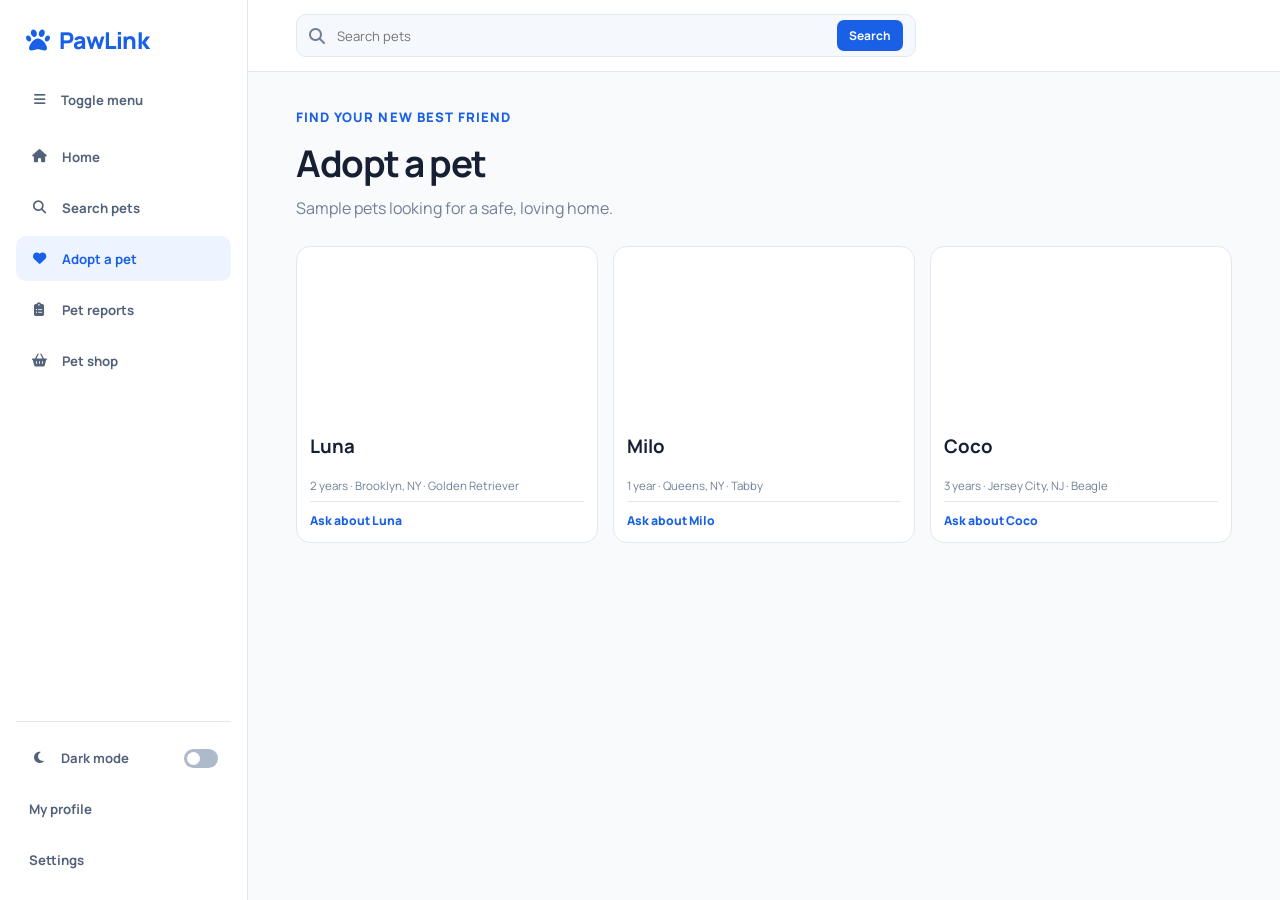
==== commit e8f3b9a5: "Add synced profile editing, report photos, and PawLink demo pet marketplace" ====
--- a/adopt.html
+++ b/adopt.html
@@ -1,2 +1,2 @@
 <!doctype html>
-<html lang="en"><head><meta charset="utf-8"><meta name="viewport" content="width=device-width, initial-scale=1"><title>Adopt a pet | PawLink</title><link rel="preconnect" href="https://fonts.googleapis.com"><link rel="preconnect" href="https://fonts.gstatic.com" crossorigin><link href="https://fonts.googleapis.com/css2?family=Manrope:wght@400;500;600;700;800&display=swap" rel="stylesheet"><link rel="stylesheet" href="https://cdnjs.cloudflare.com/ajax/libs/font-awesome/6.5.2/css/all.min.css"><link rel="stylesheet" href="style.css"><link rel="stylesheet" href="dashboard.css"><link rel="stylesheet" href="mobile-nav.css"><script defer src="pawlink.js"></script></head><body><div class="app-shell"><input class="sidebar-toggle" type="checkbox" id="sidebar-toggle"><input class="theme-toggle" type="checkbox" id="theme-toggle"><aside class="sidebar"><a class="brand sidebar-brand" href="dashboard.html"><i class="fa-solid fa-paw"></i><span>PawLink</span></a><label class="sidebar-control" for="sidebar-toggle"><i class="fa-solid fa-bars"></i><span>Toggle menu</span></label><nav class="side-nav" aria-label="Main navigation"><a class="nav-link" href="dashboard.html"><i class="fa-solid fa-house"></i><span>Home</span></a><a class="nav-link" href="search.html"><i class="fa-solid fa-magnifying-glass"></i><span>Search pets</span></a><a class="nav-link active" href="adopt.html"><i class="fa-solid fa-heart"></i><span>Adopt a pet</span></a><a class="nav-link" href="reports.html"><i class="fa-solid fa-clipboard-list"></i><span>Pet reports</span></a></nav><div class="sidebar-bottom"><label class="theme-control" for="theme-toggle"><i class="fa-solid fa-moon"></i><span>Dark mode</span><span class="switch-track"></span></label><a class="nav-link" href="settings.html"><i class="fa-solid fa-gear"></i><span>Account &amp; settings</span></a><a class="nav-link" href="index.html"><i class="fa-solid fa-arrow-right-from-bracket"></i><span>Log out</span></a></div></aside><label class="mobile-menu-scrim" for="sidebar-toggle" aria-label="Close navigation"></label><main class="dashboard-main"><header class="topbar"><label class="mobile-menu-button" for="sidebar-toggle" aria-label="Open menu"><i class="fa-solid fa-bars"></i></label><a class="brand mobile-brand" href="dashboard.html"><i class="fa-solid fa-paw"></i><span>PawLink</span></a><form class="topbar-search" action="search.html"><i class="fa-solid fa-magnifying-glass"></i><input name="q" type="search" placeholder="Search pets" aria-label="Search pets"><button>Search</button></form></header><div class="dashboard-content"><section class="page-intro"><p class="eyebrow">FIND YOUR NEW BEST FRIEND</p><h1>Adopt a pet</h1><p>Meet pets looking for a safe, loving forever home.</p></section><div class="pet-grid"><article class="pet-card"><div class="pet-photo photo-luna" role="img" aria-label="Golden retriever Luna"><span class="pet-badge">Ready to adopt</span></div><div class="pet-info"><h3>Luna</h3><p>2 years · Brooklyn, NY · Golden Retriever</p><a class="pet-cta" href="mailto:hello@pawlink.example?subject=Interested%20in%20Luna">Ask about Luna</a></div></article><article class="pet-card"><div class="pet-photo photo-milo" role="img" aria-label="Tabby cat Milo"><span class="pet-badge">Ready to adopt</span></div><div class="pet-info"><h3>Milo</h3><p>1 year · Queens, NY · Tabby</p><a class="pet-cta" href="mailto:hello@pawlink.example?subject=Interested%20in%20Milo">Ask about Milo</a></div></article><article class="pet-card"><div class="pet-photo photo-coco" role="img" aria-label="Beagle Coco"><span class="pet-badge">Ready to adopt</span></div><div class="pet-info"><h3>Coco</h3><p>3 years · Jersey City, NJ · Beagle</p><a class="pet-cta" href="mailto:hello@pawlink.example?subject=Interested%20in%20Coco">Ask about Coco</a></div></article></div></div></main></div></body></html>
+<html lang="en"><head><meta charset="utf-8"><meta name="viewport" content="width=device-width, initial-scale=1"><title>Adopt a pet | PawLink</title><link rel="preconnect" href="https://fonts.googleapis.com"><link rel="preconnect" href="https://fonts.gstatic.com" crossorigin><link href="https://fonts.googleapis.com/css2?family=Manrope:wght@400;500;600;700;800&display=swap" rel="stylesheet"><link rel="stylesheet" href="https://cdnjs.cloudflare.com/ajax/libs/font-awesome/6.5.2/css/all.min.css"><link rel="stylesheet" href="style.css"><link rel="stylesheet" href="dashboard.css"><link rel="stylesheet" href="mobile-nav.css"><script defer src="pawlink.js"></script></head><body><div class="app-shell"><input class="sidebar-toggle" type="checkbox" id="sidebar-toggle"><input class="theme-toggle" type="checkbox" id="theme-toggle"><aside class="sidebar"><a class="brand sidebar-brand" href="dashboard.html"><i class="fa-solid fa-paw"></i><span>PawLink</span></a><label class="sidebar-control" for="sidebar-toggle"><i class="fa-solid fa-bars"></i><span>Toggle menu</span></label><nav class="side-nav" aria-label="Main navigation"><a class="nav-link" href="dashboard.html"><i class="fa-solid fa-house"></i><span>Home</span></a><a class="nav-link" href="search.html"><i class="fa-solid fa-magnifying-glass"></i><span>Search pets</span></a><a class="nav-link active" href="adopt.html"><i class="fa-solid fa-heart"></i><span>Adopt a pet</span></a><a class="nav-link" href="reports.html"><i class="fa-solid fa-clipboard-list"></i><span>Pet reports</span></a><a class="nav-link" href="market.html"><i class="fa-solid fa-basket-shopping"></i><span>Pet shop</span></a></nav><div class="sidebar-bottom"><label class="theme-control" for="theme-toggle"><i class="fa-solid fa-moon"></i><span>Dark mode</span><span class="switch-track"></span></label><a class="nav-link" href="profile.html">My profile</a><a class="nav-link" href="settings.html">Settings</a></div></aside><label class="mobile-menu-scrim" for="sidebar-toggle" aria-label="Close navigation"></label><main class="dashboard-main"><header class="topbar"><label class="mobile-menu-button" for="sidebar-toggle" aria-label="Open menu"><i class="fa-solid fa-bars"></i></label><a class="brand mobile-brand" href="dashboard.html"><i class="fa-solid fa-paw"></i><span>PawLink</span></a><form class="topbar-search" action="search.html"><i class="fa-solid fa-magnifying-glass"></i><input name="q" type="search" placeholder="Search pets"><button>Search</button></form></header><div class="dashboard-content"><section class="page-intro"><p class="eyebrow">FIND YOUR NEW BEST FRIEND</p><h1>Adopt a pet</h1><p>Sample pets looking for a safe, loving home.</p></section><div class="pet-grid"><article class="pet-card"><div class="pet-photo photo-luna" role="img" aria-label="Golden retriever Luna"></div><div class="pet-info"><h3>Luna</h3><p>2 years · Brooklyn, NY · Golden Retriever</p><a class="pet-cta" href="mailto:hello@pawlink.example?subject=Interested%20in%20Luna">Ask about Luna</a></div></article><article class="pet-card"><div class="pet-photo photo-milo" role="img" aria-label="Tabby cat Milo"></div><div class="pet-info"><h3>Milo</h3><p>1 year · Queens, NY · Tabby</p><a class="pet-cta" href="mailto:hello@pawlink.example?subject=Interested%20in%20Milo">Ask about Milo</a></div></article><article class="pet-card"><div class="pet-photo photo-coco" role="img" aria-label="Beagle Coco"></div><div class="pet-info"><h3>Coco</h3><p>3 years · Jersey City, NJ · Beagle</p><a class="pet-cta" href="mailto:hello@pawlink.example?subject=Interested%20in%20Coco">Ask about Coco</a></div></article></div></div></main></div></body></html>
